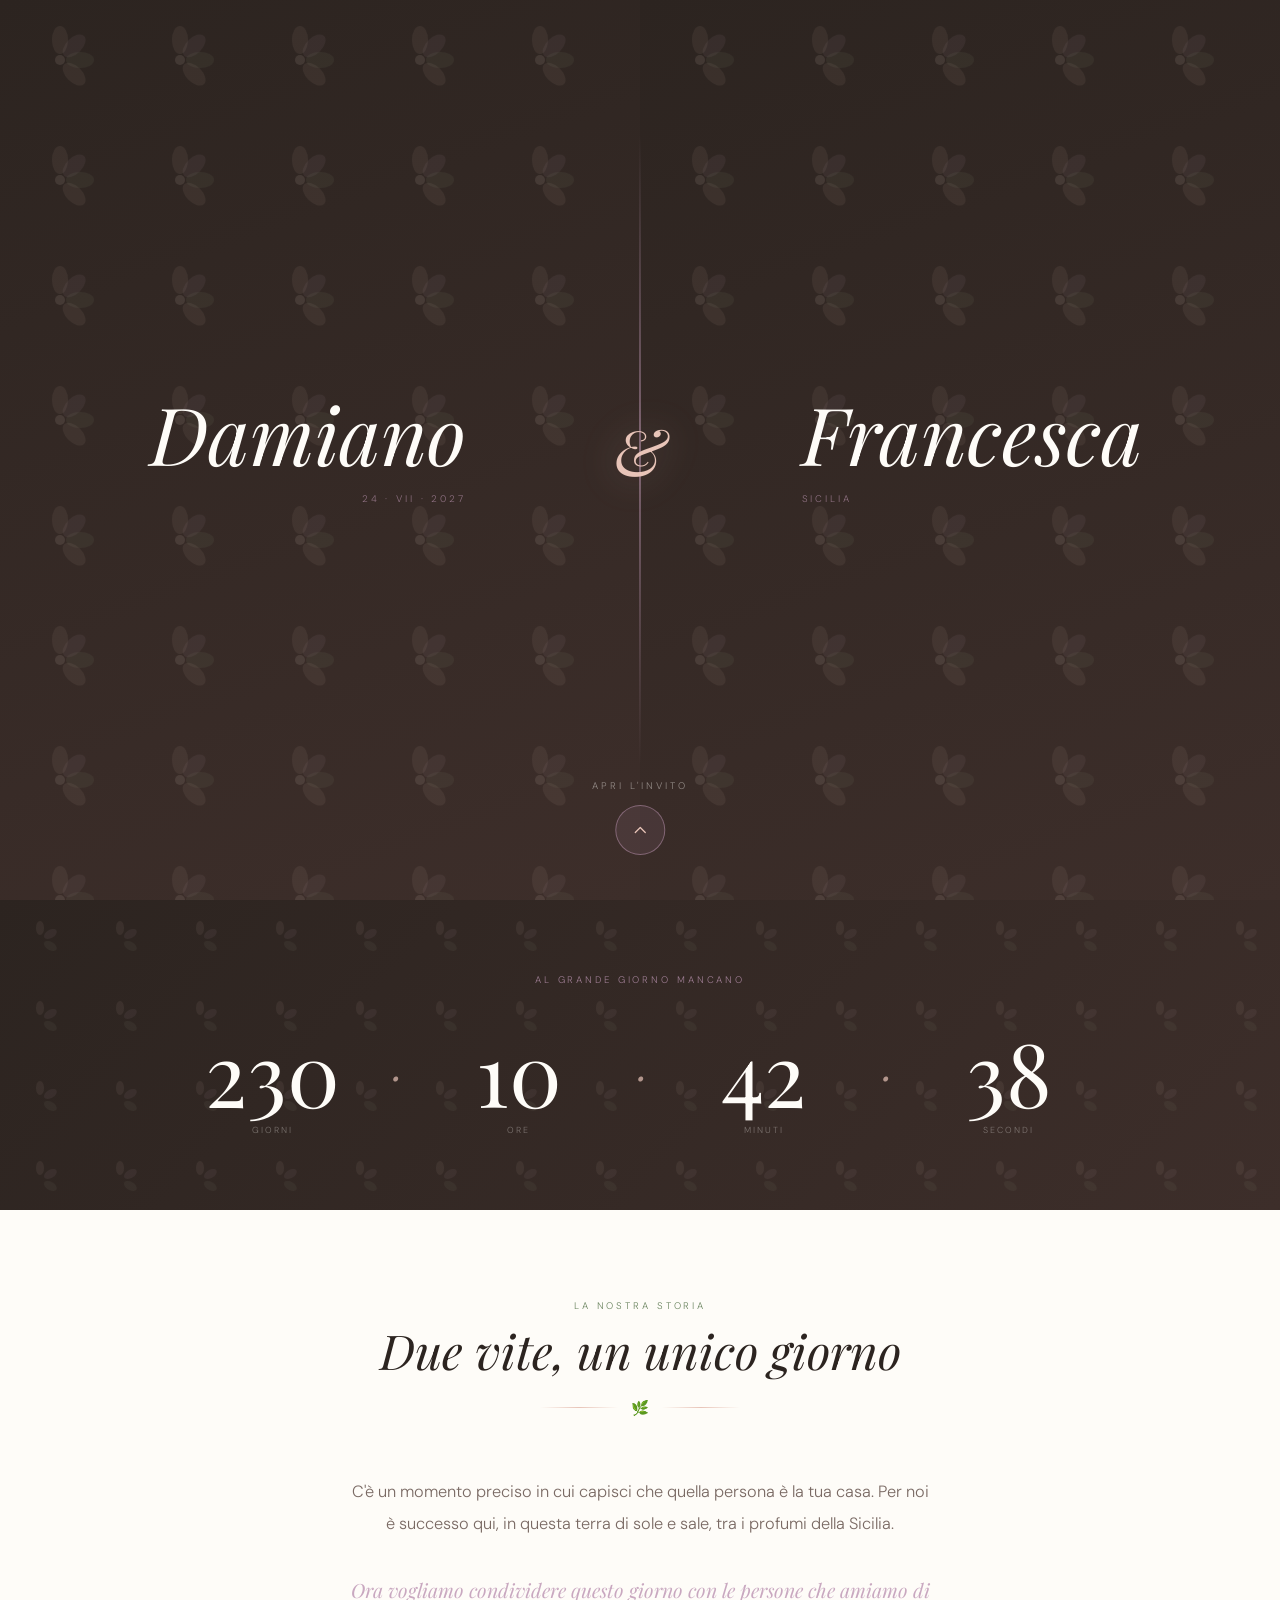
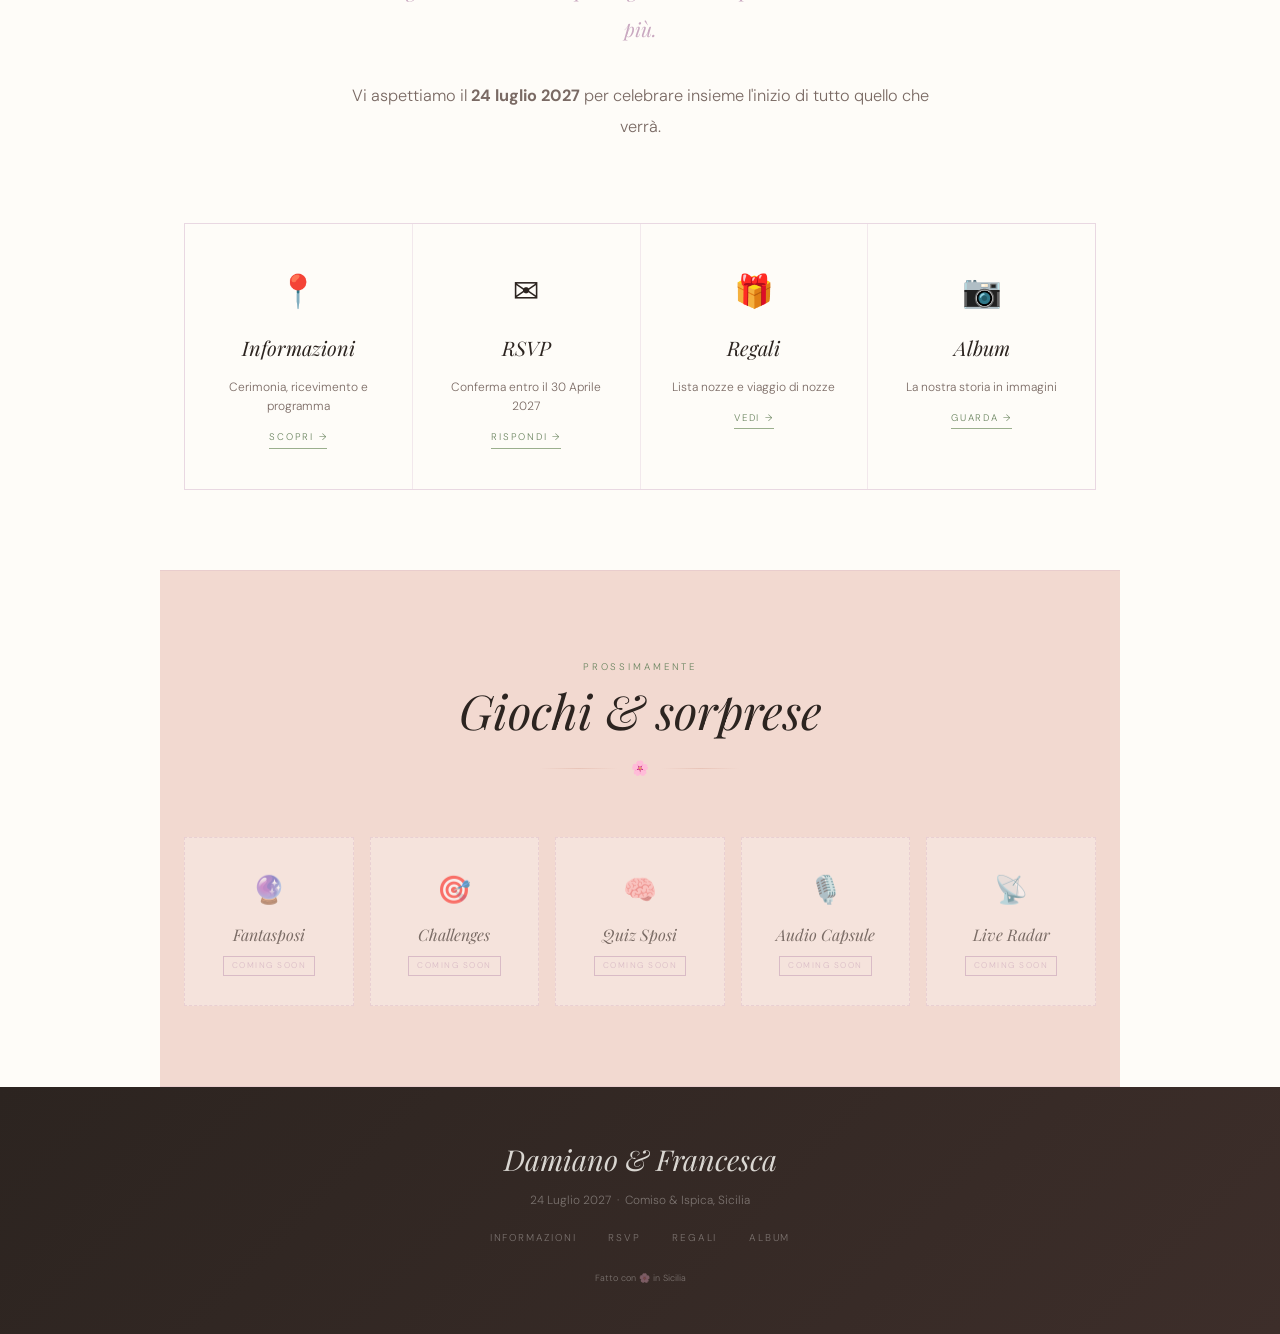
==== public/home.html @ 40fd0459 "Rename index_nascosto.html to home.html" ====
<!DOCTYPE html>
<html lang="it">
<head>
<meta charset="UTF-8"/>
<meta name="viewport" content="width=device-width, initial-scale=1.0"/>
<meta name="description" content="Damiano & Francesca — Matrimonio 24 Luglio 2027, Comiso e Ispica"/>
<title>Damiano & Francesca — 24 · VII · 2027</title>
<link rel="preconnect" href="https://fonts.googleapis.com"/>
<link rel="preconnect" href="https://fonts.gstatic.com" crossorigin/>
<link href="https://fonts.googleapis.com/css2?family=Playfair+Display:ital,wght@0,400;0,700;1,400;1,700&family=DM+Sans:wght@300;400;500&display=swap" rel="stylesheet"/>
<link rel="stylesheet" href="css/style.css"/>
<link rel="stylesheet" href="css/door.css"/>
<style>
.hero{min-height:100svh;display:flex;flex-direction:column;align-items:center;justify-content:center;text-align:center;padding:8rem 1.5rem 5rem;position:relative;overflow:hidden}
.hero::before{content:'';position:absolute;inset:0;background:radial-gradient(ellipse 80% 60% at 30% 20%,rgba(242,217,208,.55) 0%,transparent 65%),radial-gradient(ellipse 60% 50% at 75% 80%,rgba(201,160,192,.3) 0%,transparent 60%),radial-gradient(ellipse 40% 40% at 60% 30%,rgba(155,175,142,.18) 0%,transparent 55%);pointer-events:none}
.hero-flower{position:absolute;opacity:.18;pointer-events:none}
.hero-flower--tl{top:-20px;left:-20px;width:260px;transform:rotate(-15deg)}
.hero-flower--br{bottom:-20px;right:-20px;width:220px;transform:rotate(165deg)}
.hero-ey{font-size:.6rem;letter-spacing:.34em;text-transform:uppercase;color:var(--sage-dk);margin-bottom:2.2rem;position:relative;z-index:1}
.hero-names{font-family:var(--fd);font-style:italic;font-weight:400;font-size:clamp(3.8rem,13vw,9.5rem);line-height:.9;color:var(--ink);position:relative;z-index:1}
.hero-names .amp{display:block;font-size:.55em;color:var(--mauve);margin:.2em 0}
.hero-petal-rule{display:flex;align-items:center;gap:1rem;margin:2.2rem auto;position:relative;z-index:1;max-width:200px}
.hero-petal-rule::before,.hero-petal-rule::after{content:'';flex:1;height:1px;background:linear-gradient(to right,transparent,var(--rose),transparent)}
.hero-date{font-family:var(--fd);font-size:clamp(.95rem,2.5vw,1.35rem);font-weight:400;letter-spacing:.18em;color:var(--mid);position:relative;z-index:1}
.hero-loc{font-size:.68rem;letter-spacing:.2em;text-transform:uppercase;color:var(--sage-dk);margin-top:.6rem;position:relative;z-index:1}
.hero-scroll{position:absolute;bottom:2.5rem;left:50%;transform:translateX(-50%);display:flex;flex-direction:column;align-items:center;gap:.5rem;animation:scrollBob 2s ease-in-out infinite;z-index:1}
.hero-scroll span{font-size:.55rem;letter-spacing:.22em;text-transform:uppercase;color:var(--rose)}
@keyframes scrollBob{0%,100%{transform:translateX(-50%) translateY(0)}50%{transform:translateX(-50%) translateY(7px)}}

.cd-section{background:linear-gradient(135deg,#2C2420 0%,#3D2E2A 100%);padding:4.5rem 1.5rem;text-align:center;position:relative;overflow:hidden}
.cd-section::before{content:'';position:absolute;inset:0;background-image:url("data:image/svg+xml,%3Csvg xmlns='http://www.w3.org/2000/svg' width='80' height='80'%3E%3Cellipse cx='40' cy='28' rx='4' ry='7' fill='%23E8C4B8' opacity='.07' transform='rotate(0 40 40)'/%3E%3Cellipse cx='40' cy='28' rx='4' ry='7' fill='%23C9A8C0' opacity='.07' transform='rotate(60 40 40)'/%3E%3Cellipse cx='40' cy='28' rx='4' ry='7' fill='%239BAF8E' opacity='.07' transform='rotate(120 40 40)'/%3E%3C/svg%3E");pointer-events:none}
.cd-top{font-size:.6rem;letter-spacing:.3em;text-transform:uppercase;color:rgba(201,160,192,.7);margin-bottom:2.5rem;position:relative;z-index:1}
#cd-wrap{display:flex;justify-content:center;align-items:center;gap:clamp(.8rem,4vw,3.5rem);flex-wrap:wrap;position:relative;z-index:1}
.cd-unit{display:flex;flex-direction:column;align-items:center;gap:.4rem}
.cd-num{font-family:var(--fd);font-weight:400;font-size:clamp(2.8rem,8vw,5.5rem);color:#FEFCF8;line-height:1;min-width:2.5ch;text-align:center}
.cd-lbl{font-size:.55rem;letter-spacing:.22em;text-transform:uppercase;color:rgba(254,252,248,.35)}
.cd-sep{font-family:var(--fd);font-style:italic;font-size:2.5rem;color:var(--rose);margin-bottom:1.2rem;opacity:.7}

.intro{max-width:580px;margin:0 auto;text-align:center;font-size:1.02rem;color:var(--mid);line-height:1.95}
.intro em{font-family:var(--fd);font-size:1.2em;font-style:italic;color:var(--mauve)}

.cards{display:grid;grid-template-columns:repeat(auto-fit,minmax(210px,1fr));gap:1px;background:var(--border);border:1px solid var(--border)}
.lcard{background:var(--milk);padding:2.5rem 1.5rem;text-align:center;display:flex;flex-direction:column;align-items:center;gap:.8rem;cursor:pointer;transition:background .2s,transform .22s}
.lcard:hover{background:var(--petal);transform:translateY(-4px)}
.lcard-icon{font-size:2rem}
.lcard-title{font-family:var(--fd);font-style:italic;font-size:1.25rem;color:var(--ink)}
.lcard-desc{font-size:.75rem;color:var(--mid);line-height:1.6}
.lcard-cta{font-size:.6rem;letter-spacing:.18em;text-transform:uppercase;color:var(--sage-dk);border-bottom:1px solid var(--sage);padding-bottom:2px}

.eng{background:var(--petal);border-top:1px solid var(--border);border-bottom:1px solid var(--border)}
.ph-grid{display:grid;grid-template-columns:repeat(auto-fit,minmax(140px,1fr));gap:1rem}
.ph-card{border:1.5px dashed rgba(201,160,192,.45);padding:1.8rem 1rem;text-align:center;opacity:.6;background:rgba(254,252,248,.5)}
.ph-icon{font-size:1.7rem;margin-bottom:.5rem}
.ph-title{font-family:var(--fd);font-style:italic;font-size:1rem;color:var(--ink)}
.ph-badge{display:inline-block;margin-top:.5rem;font-size:.52rem;letter-spacing:.18em;text-transform:uppercase;color:var(--mauve);border:1px solid var(--mauve);padding:2px 8px}
</style>
</head>
<body>

<canvas id="petal-canvas"></canvas>

<div id="door">
  <div class="door-half door-half--l">
    <div class="door-inner">
      <span class="door-name">Damiano</span>
      <span class="door-sub">24 · VII · 2027</span>
    </div>
  </div>
  <span class="door-amp">&amp;</span>
  <div class="door-half door-half--r">
    <div class="door-inner">
      <span class="door-name">Francesca</span>
      <span class="door-sub">Sicilia</span>
    </div>
  </div>
  <div class="door-cta">
    <span class="door-cta-txt">Apri l'invito</span>
    <button class="door-cta-ring" id="door-cta-btn" aria-label="Apri">
      <svg viewBox="0 0 24 24"><polyline points="18 15 12 9 6 15"/></svg>
    </button>
  </div>
</div>

<nav class="nav">
  <a class="nav-brand" href="index.html">D <span>&amp;</span> F</a>
  <button class="nav-toggle" aria-label="Menu"><span></span><span></span><span></span></button>
  <ul class="nav-links">
    <li><a href="index.html">Home</a></li>
    <li><a href="pages/info.html">Informazioni</a></li>
    <li><a href="pages/rsvp.html">RSVP</a></li>
    <li><a href="pages/regali.html">Regali</a></li>
    <li><a href="pages/album.html">Album</a></li>
  </ul>
</nav>

<section class="hero">
  <svg class="hero-flower hero-flower--tl" viewBox="0 0 260 260" fill="none" xmlns="http://www.w3.org/2000/svg">
    <ellipse cx="130" cy="80" rx="22" ry="38" fill="#E8C4B8" opacity=".6" transform="rotate(0 130 130)"/>
    <ellipse cx="130" cy="80" rx="22" ry="38" fill="#C9A8C0" opacity=".5" transform="rotate(45 130 130)"/>
    <ellipse cx="130" cy="80" rx="22" ry="38" fill="#9BAF8E" opacity=".4" transform="rotate(90 130 130)"/>
    <ellipse cx="130" cy="80" rx="22" ry="38" fill="#E8C4B8" opacity=".5" transform="rotate(135 130 130)"/>
    <ellipse cx="130" cy="80" rx="18" ry="32" fill="#C9A8C0" opacity=".35" transform="rotate(22 130 130)"/>
    <ellipse cx="130" cy="80" rx="18" ry="32" fill="#9BAF8E" opacity=".35" transform="rotate(67 130 130)"/>
    <ellipse cx="130" cy="80" rx="18" ry="32" fill="#F2D9D0" opacity=".45" transform="rotate(112 130 130)"/>
    <ellipse cx="130" cy="80" rx="18" ry="32" fill="#E8C4B8" opacity=".35" transform="rotate(157 130 130)"/>
    <circle cx="130" cy="130" r="14" fill="#F2D9D0" opacity=".8"/>
    <circle cx="130" cy="130" r="7" fill="#C9A8C0" opacity=".9"/>
  </svg>
  <svg class="hero-flower hero-flower--br" viewBox="0 0 220 220" fill="none" xmlns="http://www.w3.org/2000/svg">
    <ellipse cx="110" cy="65" rx="18" ry="32" fill="#C9A8C0" opacity=".6" transform="rotate(0 110 110)"/>
    <ellipse cx="110" cy="65" rx="18" ry="32" fill="#9BAF8E" opacity=".5" transform="rotate(60 110 110)"/>
    <ellipse cx="110" cy="65" rx="18" ry="32" fill="#E8C4B8" opacity=".55" transform="rotate(120 110 110)"/>
    <ellipse cx="110" cy="65" rx="14" ry="26" fill="#F2D9D0" opacity=".4" transform="rotate(30 110 110)"/>
    <ellipse cx="110" cy="65" rx="14" ry="26" fill="#C9A8C0" opacity=".4" transform="rotate(90 110 110)"/>
    <ellipse cx="110" cy="65" rx="14" ry="26" fill="#9BAF8E" opacity=".4" transform="rotate(150 110 110)"/>
    <circle cx="110" cy="110" r="12" fill="#F2D9D0" opacity=".85"/>
    <circle cx="110" cy="110" r="6" fill="#E8C4B8" opacity=".9"/>
  </svg>

  <p class="hero-ey">Vi invitiamo al nostro matrimonio</p>
  <h1 class="hero-names">
    Damiano
    <span class="amp">&amp;</span>
    Francesca
  </h1>
  <div class="hero-petal-rule"></div>
  <p class="hero-date">24 &middot; VII &middot; 2027</p>
  <p class="hero-loc">Comiso &mdash; Ispica &middot; Sicilia</p>
  <div class="hero-scroll" aria-hidden="true">
    <span>scopri</span>
    <svg width="16" height="22" viewBox="0 0 16 22" fill="none">
      <rect x="1" y="1" width="14" height="20" rx="7" stroke="#C9A8C0" stroke-width="1.2"/>
      <circle cx="8" cy="7" r="2" fill="#C9A8C0">
        <animate attributeName="cy" values="7;13;7" dur="1.8s" repeatCount="indefinite"/>
        <animate attributeName="opacity" values="1;0.3;1" dur="1.8s" repeatCount="indefinite"/>
      </circle>
    </svg>
  </div>
</section>

<div class="cd-section">
  <p class="cd-top">Al grande giorno mancano</p>
  <div id="cd-wrap">
    <div class="cd-unit"><span class="cd-num" id="cd-d">000</span><span class="cd-lbl">Giorni</span></div>
    <span class="cd-sep">·</span>
    <div class="cd-unit"><span class="cd-num" id="cd-h">00</span><span class="cd-lbl">Ore</span></div>
    <span class="cd-sep">·</span>
    <div class="cd-unit"><span class="cd-num" id="cd-m">00</span><span class="cd-lbl">Minuti</span></div>
    <span class="cd-sep">·</span>
    <div class="cd-unit"><span class="cd-num" id="cd-s">00</span><span class="cd-lbl">Secondi</span></div>
  </div>
</div>

<section class="section reveal">
  <div class="section-header">
    <span class="section-tag">La nostra storia</span>
    <h2 class="section-title">Due vite, un unico giorno</h2>
    <div class="floral-rule"><span>🌿</span></div>
  </div>
  <div class="intro">
    <p>C'è un momento preciso in cui capisci che quella persona è la tua casa. Per noi è successo qui, in questa terra di sole e sale, tra i profumi della Sicilia.</p>
    <br>
    <p><em>Ora vogliamo condividere questo giorno con le persone che amiamo di più.</em></p>
    <br>
    <p>Vi aspettiamo il <strong>24 luglio 2027</strong> per celebrare insieme l'inizio di tutto quello che verrà.</p>
  </div>
</section>

<section class="section reveal" style="padding-top:0">
  <div class="cards">
    <a class="lcard" href="pages/info.html"><span class="lcard-icon">📍</span><span class="lcard-title">Informazioni</span><span class="lcard-desc">Cerimonia, ricevimento e programma</span><span class="lcard-cta">Scopri →</span></a>
    <a class="lcard" href="pages/rsvp.html"><span class="lcard-icon">✉️</span><span class="lcard-title">RSVP</span><span class="lcard-desc">Conferma entro il 30 Aprile 2027</span><span class="lcard-cta">Rispondi →</span></a>
    <a class="lcard" href="pages/regali.html"><span class="lcard-icon">🎁</span><span class="lcard-title">Regali</span><span class="lcard-desc">Lista nozze e viaggio di nozze</span><span class="lcard-cta">Vedi →</span></a>
    <a class="lcard" href="pages/album.html"><span class="lcard-icon">📷</span><span class="lcard-title">Album</span><span class="lcard-desc">La nostra storia in immagini</span><span class="lcard-cta">Guarda →</span></a>
  </div>
</section>

<section class="section eng reveal">
  <div class="section-header">
    <span class="section-tag">Prossimamente</span>
    <h2 class="section-title">Giochi & sorprese</h2>
    <div class="floral-rule"><span>🌸</span></div>
  </div>
  <div class="ph-grid">
    <div class="ph-card"><div class="ph-icon">🔮</div><div class="ph-title">Fantasposi</div><span class="ph-badge">Coming soon</span></div>
    <div class="ph-card"><div class="ph-icon">🎯</div><div class="ph-title">Challenges</div><span class="ph-badge">Coming soon</span></div>
    <div class="ph-card"><div class="ph-icon">🧠</div><div class="ph-title">Quiz Sposi</div><span class="ph-badge">Coming soon</span></div>
    <div class="ph-card"><div class="ph-icon">🎙️</div><div class="ph-title">Audio Capsule</div><span class="ph-badge">Coming soon</span></div>
    <div class="ph-card"><div class="ph-icon">📡</div><div class="ph-title">Live Radar</div><span class="ph-badge">Coming soon</span></div>
  </div>
</section>

<footer class="site-footer">
  <div class="fn">Damiano & Francesca</div>
  <p>24 Luglio 2027 &nbsp;·&nbsp; Comiso &amp; Ispica, Sicilia</p>
  <ul class="fl">
    <li><a href="pages/info.html">Informazioni</a></li>
    <li><a href="pages/rsvp.html">RSVP</a></li>
    <li><a href="pages/regali.html">Regali</a></li>
    <li><a href="pages/album.html">Album</a></li>
  </ul>
  <p style="margin-top:1.5rem;font-size:.56rem">Fatto con 🌸 in Sicilia</p>
</footer>

<script src="js/door.js"></script>
<script src="js/countdown.js"></script>
<script src="js/nav.js"></script>
</body>
</html>
---- public/css/style.css ----
/* ============================================================
   DESIGN SYSTEM — Damiano & Francesca — 24 Luglio 2027
   Stile floreale pastello
   ============================================================ */
@import url('https://fonts.googleapis.com/css2?family=Playfair+Display:ital,wght@0,400;0,700;1,400;1,700&family=DM+Sans:wght@300;400;500&display=swap');

:root {
  --milk:    #FEFCF8;
  --petal:   #F2D9D0;
  --rose:    #E8C4B8;
  --mauve:   #C9A8C0;
  --sage:    #9BAF8E;
  --sage-dk: #6B8560;
  --ink:     #2C2420;
  --mid:     #7A6A64;
  --border:  rgba(201,160,192,0.22);
  --fd: 'Playfair Display', Georgia, serif;
  --fb: 'DM Sans', system-ui, sans-serif;
  --ease: cubic-bezier(.4,0,.2,1);
  --door-ease: cubic-bezier(.77,0,.18,1);
}

*,*::before,*::after{box-sizing:border-box;margin:0;padding:0}
html{scroll-behavior:smooth;-webkit-text-size-adjust:100%}
body{background:var(--milk);color:var(--ink);font-family:var(--fb);font-weight:300;line-height:1.7;overflow-x:hidden}
img{display:block;max-width:100%}
a{color:inherit;text-decoration:none}
button{cursor:pointer;border:none;background:none;font-family:inherit}

::-webkit-scrollbar{width:5px}
::-webkit-scrollbar-track{background:var(--petal)}
::-webkit-scrollbar-thumb{background:var(--mauve);border-radius:3px}

/* ── NAV ────────────────────────────────────────────────── */
.nav{
  position:fixed;top:0;left:0;right:0;z-index:500;
  display:flex;justify-content:space-between;align-items:center;
  padding:1rem 2rem;
  background:rgba(254,252,248,.92);
  backdrop-filter:blur(14px);-webkit-backdrop-filter:blur(14px);
  border-bottom:1px solid var(--border);
}
.nav-brand{font-family:var(--fd);font-style:italic;font-size:1.3rem;color:var(--ink)}
.nav-brand span{color:var(--mauve)}
.nav-links{display:flex;gap:1.8rem;list-style:none}
.nav-links a{font-size:.62rem;font-weight:500;letter-spacing:.18em;text-transform:uppercase;color:var(--mid);transition:color .2s}
.nav-links a:hover,.nav-links a.active{color:var(--sage-dk)}

.nav-toggle{display:none;flex-direction:column;gap:5px;padding:4px}
.nav-toggle span{display:block;width:24px;height:1.5px;background:var(--ink);transition:all .3s}
.nav-toggle.open span:nth-child(1){transform:translateY(6.5px) rotate(45deg)}
.nav-toggle.open span:nth-child(2){opacity:0}
.nav-toggle.open span:nth-child(3){transform:translateY(-6.5px) rotate(-45deg)}

@media(max-width:700px){
  .nav-toggle{display:flex}
  .nav-links{display:none;position:absolute;top:100%;left:0;right:0;flex-direction:column;background:var(--milk);border-bottom:1px solid var(--border);padding:1.5rem 2rem;gap:1.2rem}
  .nav-links.open{display:flex}
}

/* ── PAGE HERO ──────────────────────────────────────────── */
.page-hero{
  padding:9rem 1.5rem 4rem;text-align:center;
  background:linear-gradient(160deg,var(--petal) 0%,var(--milk) 100%);
  border-bottom:1px solid var(--border);
  position:relative;overflow:hidden;
}
.page-hero::before{
  content:'';position:absolute;inset:0;
  background:radial-gradient(ellipse 70% 80% at 50% 0%, rgba(201,160,192,.2) 0%, transparent 65%);
  pointer-events:none;
}
.page-hero-ey{font-size:.6rem;letter-spacing:.32em;text-transform:uppercase;color:var(--sage-dk);margin-bottom:.8rem;position:relative;z-index:1}
.page-hero-title{font-family:var(--fd);font-style:italic;font-weight:400;font-size:clamp(2.6rem,7vw,4.5rem);color:var(--ink);line-height:1;position:relative;z-index:1}
.page-hero-sub{font-size:.9rem;color:var(--mid);max-width:440px;margin:.9rem auto 0;line-height:1.8;position:relative;z-index:1}

/* ── SECTION ────────────────────────────────────────────── */
.section{padding:5rem 1.5rem;max-width:960px;margin:0 auto}
.section-header{text-align:center;margin-bottom:3.5rem}
.section-tag{display:inline-block;font-size:.6rem;letter-spacing:.3em;text-transform:uppercase;color:var(--sage-dk);margin-bottom:.6rem}
.section-title{font-family:var(--fd);font-style:italic;font-weight:400;font-size:clamp(1.9rem,5vw,3rem);line-height:1.1;color:var(--ink)}
.floral-rule{display:flex;align-items:center;gap:.8rem;margin:1.2rem auto 0;max-width:200px}
.floral-rule::before,.floral-rule::after{content:'';flex:1;height:1px;background:linear-gradient(to right,transparent,var(--rose),transparent)}
.floral-rule span{font-size:.9rem}

/* ── BUTTONS ────────────────────────────────────────────── */
.btn{display:inline-block;padding:.85rem 2.6rem;font-size:.68rem;font-weight:500;letter-spacing:.2em;text-transform:uppercase;transition:all .2s;border:none;cursor:pointer;font-family:var(--fb)}
.btn-primary{background:linear-gradient(135deg,var(--mauve),var(--rose));color:var(--milk)}
.btn-primary:hover{opacity:.88;transform:translateY(-2px);box-shadow:0 8px 24px rgba(201,160,192,.4)}
.btn-primary:disabled{opacity:.6;pointer-events:none}
.btn-primary.loading::after{content:'';display:inline-block;width:13px;height:13px;border:2px solid rgba(254,252,248,.4);border-top-color:var(--milk);border-radius:50%;animation:spin .7s linear infinite;margin-left:.8rem;vertical-align:middle}
@keyframes spin{to{transform:rotate(360deg)}}

/* ── FORM FIELDS ────────────────────────────────────────── */
.field{display:flex;flex-direction:column;gap:.4rem}
.field label{font-size:.6rem;letter-spacing:.2em;text-transform:uppercase;color:var(--mid)}
.field input,.field select,.field textarea{
  width:100%;padding:.85rem 1rem;border:1px solid var(--border);background:transparent;
  font-family:var(--fb);font-size:.9rem;color:var(--ink);border-radius:0;outline:none;
  transition:border-color .2s;appearance:none;-webkit-appearance:none;
}
.field input::placeholder,.field textarea::placeholder{color:rgba(122,106,100,.5)}
.field input:focus,.field select:focus,.field textarea:focus{border-color:var(--mauve)}
.field textarea{resize:vertical;min-height:110px}
.sel-wrap{position:relative}
.sel-wrap::after{content:'▾';position:absolute;right:1rem;top:50%;transform:translateY(-50%);color:var(--mauve);pointer-events:none;font-size:.75rem}
.field.err input,.field.err select,.field.err textarea{border-color:#c0392b}
.field-err{font-size:.65rem;color:#c0392b;margin-top:.3rem;display:none}
.field.err .field-err{display:block}

/* ── CARD ───────────────────────────────────────────────── */
.card{background:var(--milk);border:1px solid var(--border);padding:2.5rem 2rem;position:relative;transition:transform .25s,box-shadow .25s}
.card:hover{transform:translateY(-4px);box-shadow:0 14px 40px rgba(44,36,32,.08)}
.card::before{content:'';position:absolute;top:0;left:0;right:0;height:3px;background:linear-gradient(90deg,var(--rose),var(--mauve),var(--sage))}

/* ── FOOTER ─────────────────────────────────────────────── */
.site-footer{background:linear-gradient(135deg,#2C2420,#3D2E2A);color:rgba(254,252,248,.35);text-align:center;padding:3rem 1.5rem;font-size:.74rem}
.site-footer .fn{font-family:var(--fd);font-style:italic;font-size:1.8rem;color:rgba(254,252,248,.82);margin-bottom:.4rem}
.site-footer .fl{display:flex;justify-content:center;gap:2rem;margin-top:1rem;list-style:none}
.site-footer .fl a{font-size:.62rem;letter-spacing:.18em;text-transform:uppercase;color:rgba(254,252,248,.35);transition:color .2s}
.site-footer .fl a:hover{color:var(--rose)}

/* ── REVEAL ─────────────────────────────────────────────── */
.reveal{opacity:0;transform:translateY(26px);transition:opacity .7s var(--ease),transform .7s var(--ease)}
.reveal.visible{opacity:1;transform:none}

/* ── TOAST ──────────────────────────────────────────────── */
.toast{position:fixed;bottom:2rem;left:50%;transform:translateX(-50%) translateY(200%);background:var(--sage-dk);color:var(--milk);padding:.9rem 2rem;font-size:.82rem;z-index:9999;transition:transform .4s var(--ease);white-space:nowrap;pointer-events:none}
.toast.show{transform:translateX(-50%) translateY(0)}
---- public/css/door.css ----
/* ============================================================
   DOOR ANIMATION — floreale pastello
   ============================================================ */
#door{position:fixed;inset:0;z-index:9000;display:flex;cursor:pointer}

.door-half{
  width:50%;height:100%;
  background:linear-gradient(160deg,#2C2420 0%,#3D2E2A 100%);
  display:flex;align-items:center;justify-content:center;
  transition:transform 1.3s var(--door-ease);
  will-change:transform;overflow:hidden;position:relative;
}

/* floral SVG pattern inciso */
.door-half::before{
  content:'';position:absolute;inset:0;
  background-image:url("data:image/svg+xml,%3Csvg xmlns='http://www.w3.org/2000/svg' width='120' height='120'%3E%3Cellipse cx='60' cy='40' rx='8' ry='14' fill='%23E8C4B8' opacity='.1' transform='rotate(0 60 60)'/%3E%3Cellipse cx='60' cy='40' rx='8' ry='14' fill='%23C9A8C0' opacity='.1' transform='rotate(45 60 60)'/%3E%3Cellipse cx='60' cy='40' rx='8' ry='14' fill='%239BAF8E' opacity='.1' transform='rotate(90 60 60)'/%3E%3Cellipse cx='60' cy='40' rx='8' ry='14' fill='%23E8C4B8' opacity='.1' transform='rotate(135 60 60)'/%3E%3Ccircle cx='60' cy='60' r='5' fill='%23F2D9D0' opacity='.15'/%3E%3C/svg%3E");
  opacity:.7;
}

.door-half--l::after{content:'';position:absolute;right:0;top:15%;bottom:15%;width:1px;background:linear-gradient(to bottom,transparent,rgba(201,160,192,.5),transparent)}
.door-half--r::after{content:'';position:absolute;left:0;top:15%;bottom:15%;width:1px;background:linear-gradient(to bottom,transparent,rgba(201,160,192,.5),transparent)}

.door-inner{position:relative;z-index:1;display:flex;flex-direction:column;align-items:center;gap:.5rem;text-align:center;padding:0 2rem}
.door-half--l .door-inner{align-items:flex-end;padding-right:3.5rem}
.door-half--r .door-inner{align-items:flex-start;padding-left:3.5rem}

.door-name{
  font-family:var(--fd);font-style:italic;font-weight:400;
  font-size:clamp(2.4rem,7vw,5rem);color:#FEFCF8;line-height:1;white-space:nowrap;
}
.door-sub{font-size:.6rem;letter-spacing:.3em;text-transform:uppercase;color:rgba(201,160,192,.6);margin-top:.6rem}

.door-amp{
  position:absolute;left:50%;top:50%;transform:translate(-50%,-50%);
  font-family:var(--fd);font-style:italic;font-size:clamp(2rem,5vw,4rem);
  color:var(--rose);z-index:9001;pointer-events:none;transition:opacity .4s;
  text-shadow:0 0 40px rgba(232,196,184,.3);
}

.door-cta{
  position:absolute;bottom:2.8rem;left:50%;transform:translateX(-50%);z-index:9002;
  display:flex;flex-direction:column;align-items:center;gap:.7rem;
  animation:ctaFloat 2.4s ease-in-out infinite;
}
@keyframes ctaFloat{
  0%,100%{transform:translateX(-50%) translateY(0);opacity:.75}
  50%{transform:translateX(-50%) translateY(-8px);opacity:1}
}
.door-cta-txt{font-size:.6rem;letter-spacing:.3em;text-transform:uppercase;color:rgba(254,252,248,.45);font-family:var(--fb)}
.door-cta-ring{
  width:50px;height:50px;border-radius:50%;
  border:1px solid rgba(201,160,192,.45);background:rgba(201,160,192,.1);
  display:flex;align-items:center;justify-content:center;transition:background .2s;
}
.door-cta-ring:hover{background:rgba(201,160,192,.2)}
.door-cta-ring svg{width:20px;height:20px;stroke:var(--rose);fill:none;stroke-width:1.5;stroke-linecap:round;stroke-linejoin:round}

#door.opening .door-half--l{transform:translateX(-100%)}
#door.opening .door-half--r{transform:translateX(100%)}
#door.opening .door-amp{opacity:0}
#door.opening .door-cta{opacity:0;pointer-events:none}
#door.gone{display:none}

@media(max-width:500px){
  .door-half--l .door-inner{padding-right:1.5rem}
  .door-half--r .door-inner{padding-left:1.5rem}
}

/* ── PETAL CANVAS ───────────────────────────────────────── */
#petal-canvas{position:fixed;inset:0;pointer-events:none;z-index:8999;opacity:0;transition:opacity .5s}
#petal-canvas.active{opacity:1}
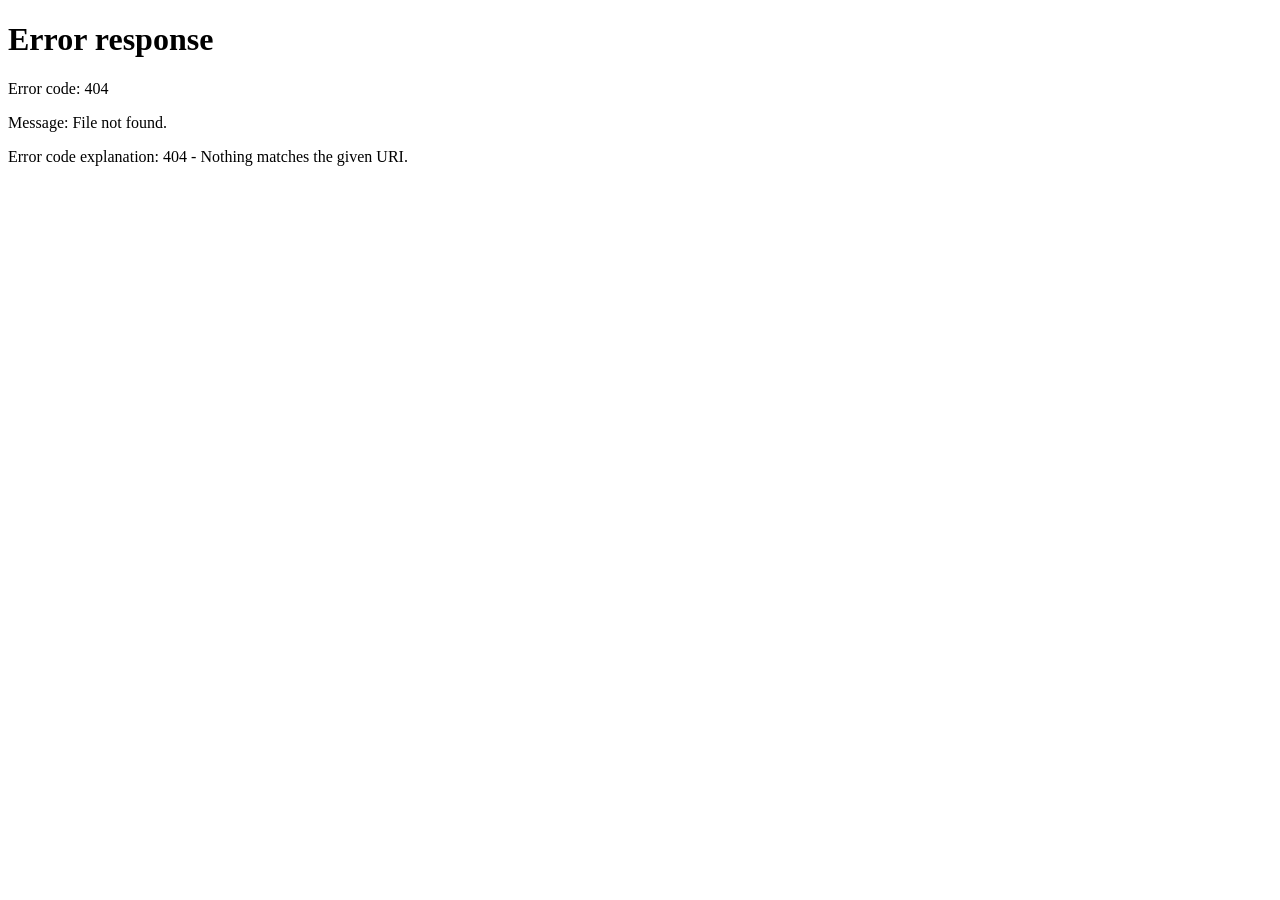
==== commit 46d03c96: "Update home.html" ====
--- a/public/home.html
+++ b/public/home.html
@@ -90,6 +90,7 @@
     <li><a href="pages/rsvp.html">RSVP</a></li>
     <li><a href="pages/regali.html">Regali</a></li>
     <li><a href="pages/album.html">Album</a></li>
+    <li><a href="giochi.html">Giochi</a></li>
   </ul>
 </nav>
 
